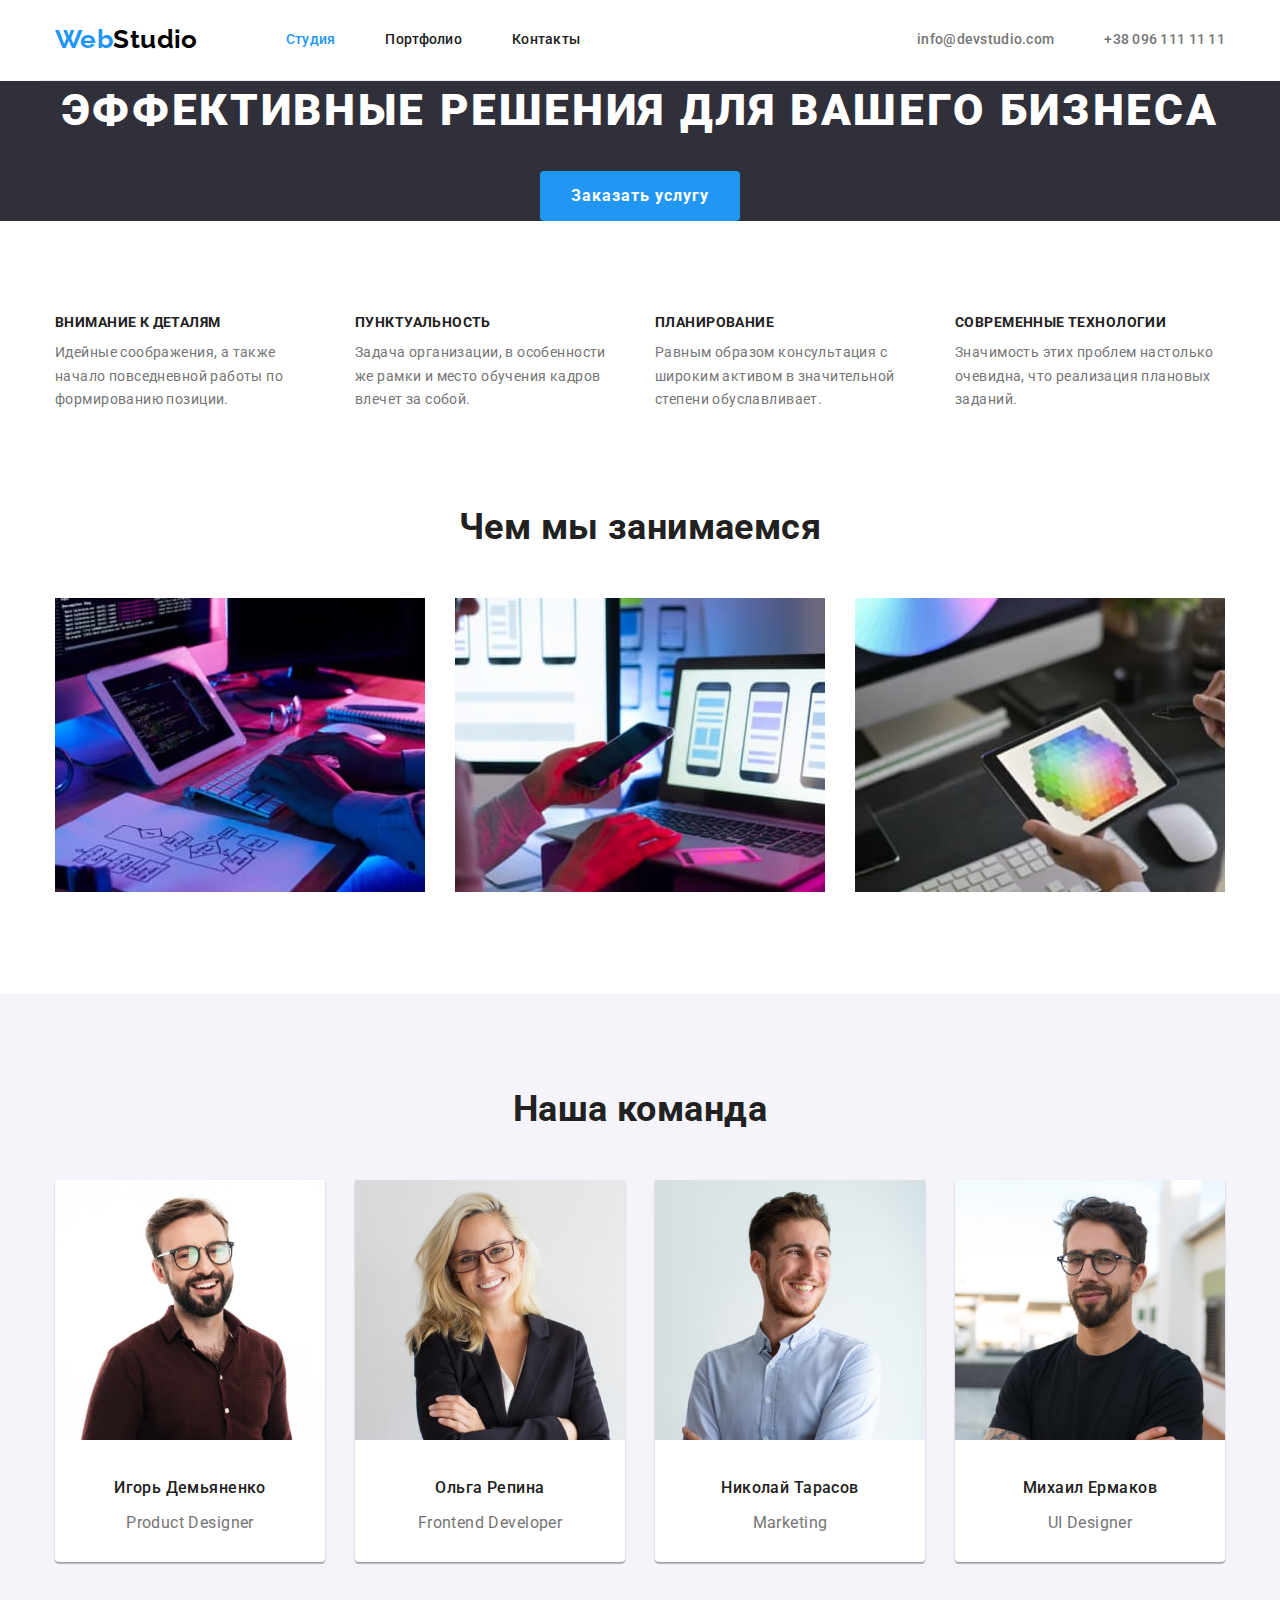
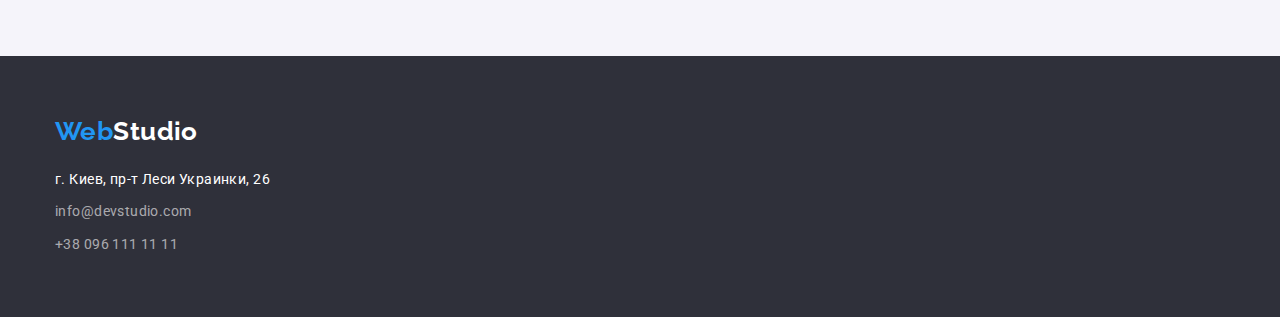
==== index.html @ fbd90533 "Flexbox" ====
<!DOCTYPE html>
<html lang="ru">

<head>
    <meta charset="UTF-8">
    <meta http-equiv="X-UA-Compatible" content="IE=edge">
    <meta name="viewport" content="width=device-width, initial-scale=1.0">
    <title>Document</title>
    <link
        href="https://fonts.googleapis.com/css2?family=Raleway:wght@700&family=Roboto:wght@400;500;700;900&display=swap"
        rel="stylesheet">
    <link rel="stylesheet"
        href="https://cdnjs.cloudflare.com/ajax/libs/modern-normalize/1.1.0/modern-normalize.min.css">
    <link rel="stylesheet" href="./css/styles.css">
</head>

<body>
    <!-- Шапка сайта -->
    <header class="page-header">

        <div class="container">
            <nav class="main-nav">
                <a href="./index.html" class="logo"><span class="accent">Web</span>Studio</a>
                <ul class="site-nav list ">
                    <li class="item"> <a href="./index.html" class="link current">Студия</a> </li>
                    <li class="item"><a href="./portfolio.html" class="link">Портфолио</a></li>
                    <li class="item"><a href="" class="link">Контакты</a></li>
                </ul>
            </nav>
        </div>
        <div class="container">
            <ul class="contacts list">
                <li class="item"><a href="mailto:info@devstudio.com" class="contact">info@devstudio.com</a></li>
                <li class="item"><a href="tel:+380961111111" class="contact">+38 096 111 11 11</a></li>
            </ul>
        </div>

    </header>


    <main>
        <!-- Герой -->
        <section class="hero">
            <h1 class="hero-title">Эффективные решения для вашего бизнеса</h1>
            <button type="button" class="button primary">Заказать услугу</button>
        </section>
        <!-- Особенности -->
        <section class="section">
            <div class="container">
                <h2 class="section-title visually-hidden">Особенности</h2>
                <ul class="features list">
                    <li class="item">
                        <h3 class="title">Внимание к деталям</h3>
                        <p>Идейные соображения, а также начало повседневной работы по формированию позиции.</p>
                    </li>
                    <li class="item">
                        <h3 class="title">Пунктуальность</h3>
                        <p>Задача организации, в особенности же рамки и место обучения кадров влечет за собой.</p>
                    </li>
                    <li class="item">
                        <h3 class="title">Планирование</h3>
                        <p>Равным образом консультация с широким активом в значительной степени обуславливает.</p>
                    </li>
                    <li class="item">
                        <h3 class="title">Современные технологии</h3>
                        <p>Значимость этих проблем настолько очевидна, что реализация плановых заданий.</p>
                    </li>
                </ul>
            </div>
        </section>
        <!-- Чем мы занимаемся -->
        <section class="section no-padding">
            <div class="container">
                <h2 class="section-title">Чем мы занимаемся</h2>
                <ul class="activity list ">
                    <li>
                        <img src="./image/computer.jpg" alt="Пишем сайты" width="370">
                    </li>
                    <li>
                        <img src="./image/phone.jpg" alt="Адаптируем" width="370">
                    </li>
                    <li>
                        <img src="./image/color.jpg " alt="Стилизируем" width="370">
                    </li>
                </ul>
            </div>
        </section>
        <!-- Наша команда -->
        <section class="section our-team">
            <div class="container">
                <h2 class="section-title">Наша команда</h2>
                <ul class="team list">
                    <li class="item">
                        <img src="./image/igor.jpg" alt="Игорь Демьяненко" width="270">
                        <h3 class="title">Игорь Демьяненко</h3>
                        <p class="text">Product Designer</p>
                    </li>
                    <li class="item">
                        <img src="./image/olga.jpg" alt="Ольга Репина" width="270">
                        <h3 class="title">Ольга Репина</h3>
                        <p class="text">Frontend Developer</p>
                    </li>
                    <li class="item">
                        <img src="./image/nikolay.jpg" alt="Николай Тарасов" width="270">
                        <h3 class="title">Николай Тарасов</h3>
                        <p class="text">Marketing</p>
                    </li>
                    <li class="item">
                        <img src="./image/mikhail.jpg" alt="Михаил Ермаков" width="270">
                        <h3 class="title">Михаил Ермаков</h3>
                        <p class="text">UI Designer</p>
                    </li>
                </ul>
            </div>
        </section>
    </main>
    <!-- Футер -->
    <footer class="footer">
        <div class="container">
            <a href="./index.html" class="logo logo-color"> <span class="accent">Web</span>Studio</a>
            <address>
                <ul class="information list">
                    <li><a href="https://goo.gl/maps/9Z7qe7YCzhTjA3D87" target="_blank"
                            rel="nofollow noopener noreferrer" class="address">г. Киев, пр-т Леси Украинки, 26</a></li>
                    <li><a href="mailto:info@devstudio.com" class="contact">info@devstudio.com</a></li>
                    <li><a href="tel:+380961111111" class="contact">+38 096 111 11 11</a></li>
                </ul>
            </address>
        </div>
    </footer>


</body>

</html>
---- css/styles.css ----
/* цвет втор #212121 */
/* цвет основ #757575 */
/* белій #FFFFFF */
/* акцент голубой #2196F3 */

/* вторичній цвет фона на команду #F5F4FA */


:root {
    --primary-text-color: #757575;
    --title-text-color: #212121;
    --accent-color: #2196F3;
    --black-color-logo: #000000;
    --white-color: #ffffff;
    --dark-bgc: #2F303A;
    --light-bgc: #F5F4FA;
    --btn-bdc: #188CE8;
}

/* INDEX-Студия*/
body {
    background-color: var(--white-color);
    color: var(--primary-text-color);
    font-family: Roboto, sans-serif;
    font-size: 14px;
    line-height: 1.7;
    letter-spacing: 0.03em;
}

/* Утиліти */
.list {
    list-style: none;
    padding: 0;
    margin: 0;
}

/* Page header */
.page-header {
    display: flex;
    align-items: center;

    margin-left: auto;
    margin-right: auto;
    width: 1200px;
    border-bottom:1px solid #ECECEC;
}

.container {
    margin-left: auto;
    margin-right: auto;
    width: 1200px;
    padding-right: 15px;
    padding-left: 15px;


}

/* Logo */
.logo {
    color: var(--black-color-logo);
    font-family: Raleway, sans-serif;
    font-weight: 700;
    font-size: 26px;
    line-height: 1.2;
    text-decoration: none;
    margin-right: 88px;
}

.accent {
    color: var(--accent-color);
}


/* Main nav */
.main-nav {
    display: flex;
    align-items: center;

}

/* Site nav */
.site-nav .link {
    color: var(--title-text-color);
    font-weight: 500;
    line-height: 1.14;
    letter-spacing: 0.02em;
    text-decoration: none;

}

.site-nav .link:hover,
.site-nav .link:focus {
    color: var(--accent-color);
}

.site-nav .link.current {
    color: var(--accent-color);
}

/* Site contacts */
.contacts {
    justify-content: flex-end;
}

.contacts .contact {
    color: var(--primary-text-color);
    font-weight: 500;
    line-height: 1.14;
    letter-spacing: 0.02em;
    text-decoration: none;
}

.contacts .contact:hover,
.contacts .contact:focus {
    color: var(--accent-color);
}


/* Site nav */
.site-nav {
    display: flex;

}

.site-nav .item:not(:last-child) {
    margin-right: 50px;

}

.site-nav .link {
    display: block;
    padding-top: 32px;
    padding-bottom: 32px;

    color: var(--title-text-color);


}

.site-nav .link:hover,
.site-nav .link:focus {
    color: var(--accent-color);
}

.site-nav .link.current {
    color: var(--accent-color);
}

/* Site contacts */
.contacts {
    display: flex;

}

.contacts .item:not(:last-child) {
    margin-right: 50px;

}

.contacts .contact {
    color: var(--primary-text-color);
}

.contact:hover,
.contact:focus {
    color: var(--accent-color);
}


/* Hero */
.hero {
    background-color: var(--dark-bgc);
    text-align: center;
}

.hero-title {
    margin-top: 0;
    margin-bottom: 30px;
    color: var(--white-color);
    font-weight: 900;
    font-size: 44px;
    line-height: 1.36;

    letter-spacing: 0.06em;
    text-transform: uppercase;

}

/* Hide the paragraph */
.visually-hidden {
    position: absolute;
    width: 1px;
    height: 1px;
    margin: -1px;
    border: 0;
    padding: 0;

    white-space: nowrap;
    clip-path: inset(100%);
    clip: rect(0 0 0 0);
    overflow: hidden;
}

/* Button */
.button {
    border-radius: 4px;
    padding: 0;
    border: none;
    background-color: var(--white-color);
    color: var(--title-text-color);
    font-family: inherit;
    font-weight: 700;
    font-size: 16px;
    line-height: 1.86;
    text-align: center;
    cursor: pointer;
    text-align: center;


}

.button.primary {
    min-width: 200px;
    min-height: 50px;
    background-color: var(--accent-color);
    color: var(--white-color);
    letter-spacing: 0.06em;

}

.button.primary:hover,
.button.primary:focus {
    background-color: var(--btn-bdc);
}


.button.secondary {
    display: inline-block;
    background-color: var(--light-bgc);
    color: var(--title-text-color);
    font-weight: 500;
    line-height: 1.6;
    letter-spacing: 0.03em;
    border-radius: 4px;
    padding: 6px 22px;


}

/* Section */

.section {
    padding-top: 94px;
    padding-bottom: 94px;
}

.section.no-padding {
    padding-top: 0;


}

.section-title {
    color: var(--title-text-color);
    font-weight: 700;
    font-size: 36px;
    line-height: 1.17;
    text-align: center;
    margin-top: 0px;
    margin-bottom: 50px;

}

/* Features */
.features {
    display: flex;
    justify-content: space-between;
}

.features .item {
    width: 270px;
}

.features .title {
    color: var(--title-text-color);
    font-size: 14px;
    font-weight: 700;
    line-height: 1.14;
    text-transform: uppercase;
    margin-top: 0;
    margin-bottom: 10px;
}

.features p {
    margin-top: 0;
    margin-bottom: 0;
}

/* Activity */
.activity {
    display: flex;
    justify-content: space-between;

}

/* Team */
.team {
    display: flex;
    text-align: center;

}

.team .item {
    background: var(--white-color);
    box-shadow: 0px 1px 3px rgba(0, 0, 0, 0.12), 0px 1px 1px rgba(0, 0, 0, 0.14), 0px 2px 1px rgba(0, 0, 0, 0.2);
    border-radius: 0px 0px 4px 4px;

}

.team .item:not(:last-child) {
    margin-right: 30px;
}

.our-team {
    background-color: var(--light-bgc);
}

.team .title {
    color: var(--title-text-color);
    font-weight: 500;
    font-size: 16px;
    line-height: 1.2;
    margin-top: 30px;
    margin-bottom: 10;

}

.team .text {
    font-size: 16px;
    line-height: 1.2;
    margin-top: 0;
    margin-bottom: 30px;

}

/* Footer */

address {
    font-style: normal;
}

.footer {
    background-color: var(--dark-bgc);
    color: var(--white-color);
    padding-top: 60px;
    padding-bottom: 60px;

}

.logo-color {
    color: var(--white-color);
    display: inline-block;
    padding-bottom: 20px;
}


.information .address {
    color: var(--white-color);
    text-decoration: none;
}

.information li:not(:last-child) {
    padding-bottom: 9px;
}

.information .address:hover,
.information .address:focus {
    color: var(--accent-color);
}

.contact {
    color: rgba(255, 255, 255, 0.6);
    text-decoration: none;
}


/* Portfolio - Портфолио */
.filter {
    display: flex;
    justify-content: center;
}

.filter .item {
    margin-left: 8px;
    margin-bottom: 50px;

}

.filter .button:hover,
.filter .button:focus {
    background-color: var(--accent-color);
    color: var(--white-color);

}

.gallery {
    display: flex;
    flex-wrap: wrap;


}

.gallery-element {
    width: calc((100% - 60px) / 3);
    margin-right: 30px;
    margin-bottom: 30px;


}

.gallery-element:nth-child(3n) {
    margin-right: 0;

}

.gallery-element:nth-last-child(-n + 3) {
    margin-bottom: 0;
}


.gallery .title {
    color: var(--title-text-color);
    font-weight: 700;
    font-size: 18px;
    line-height: 2;
    letter-spacing: 0.06em;
    margin-top: 0;
    margin-bottom: 4px;
}

.gallery .text {
    font-size: 16px;
    line-height: 1.88;
    margin-top: 0;
    margin-bottom: 20;
}
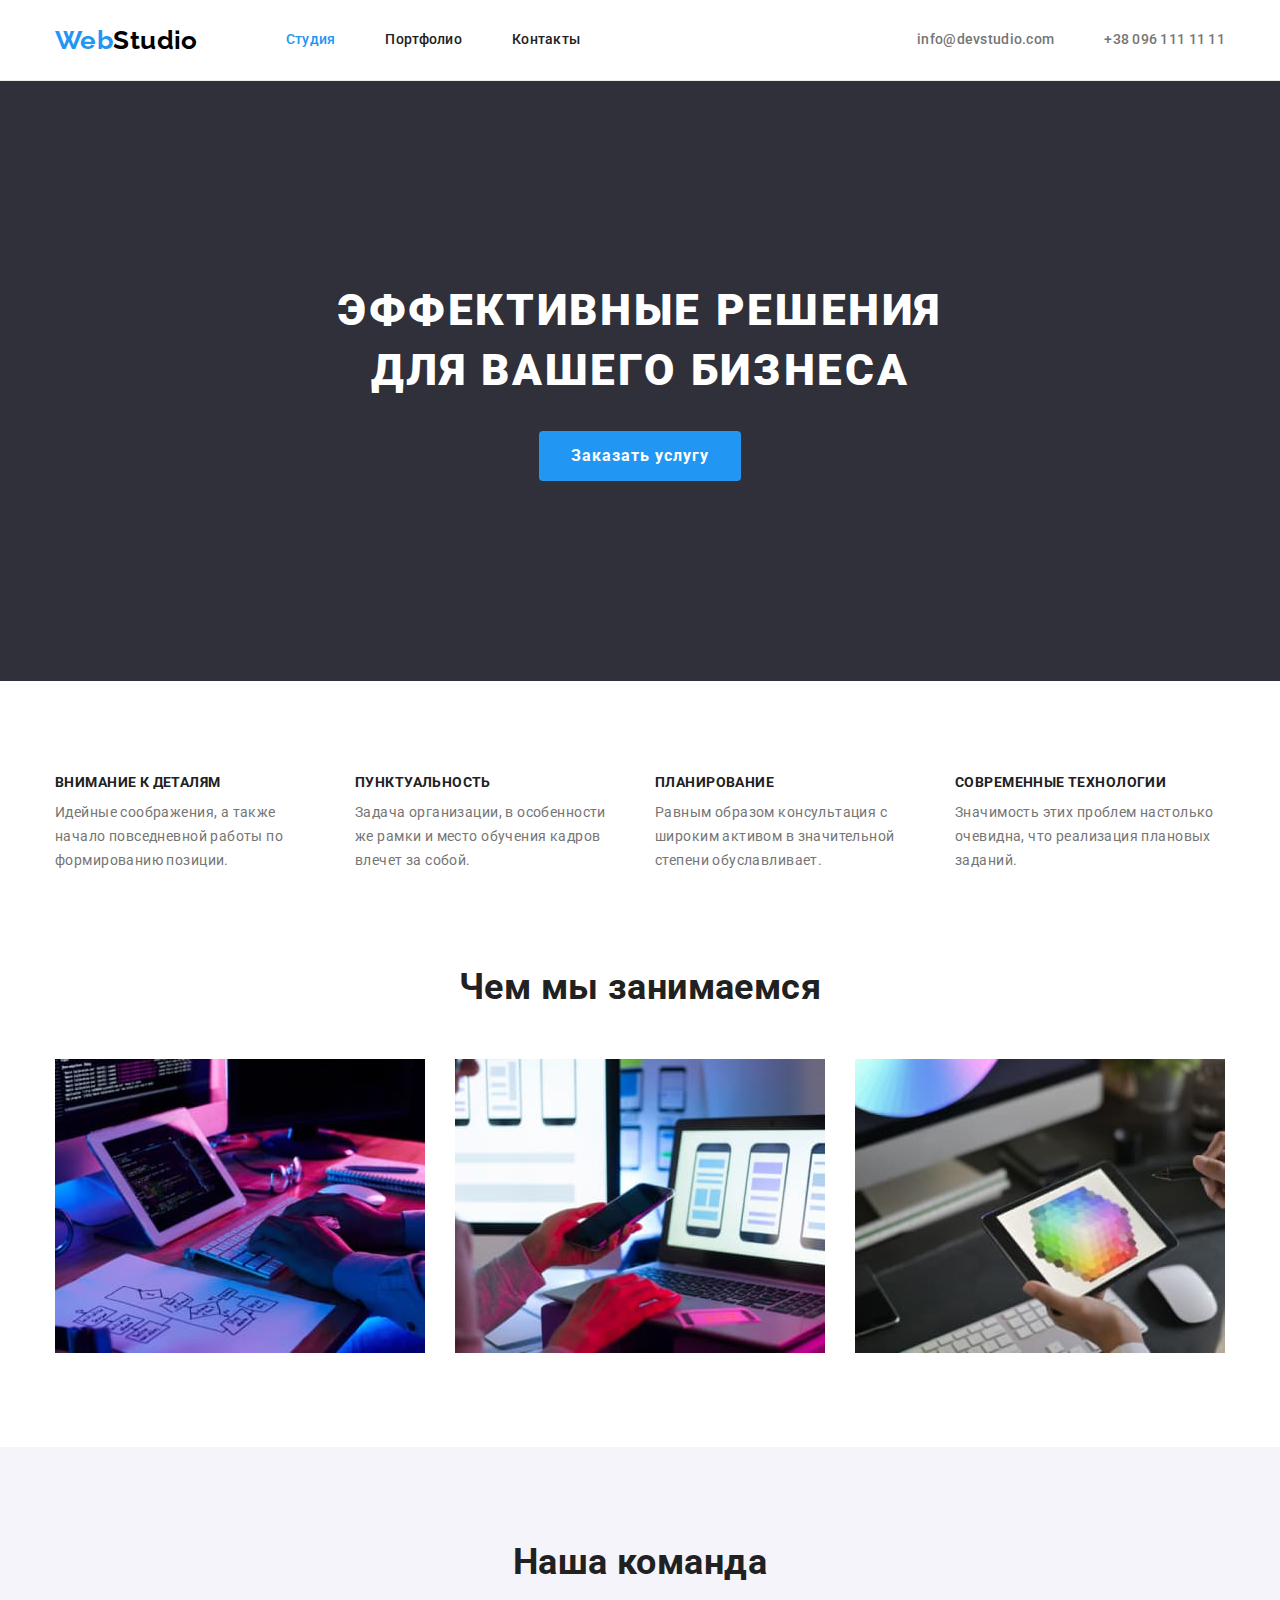
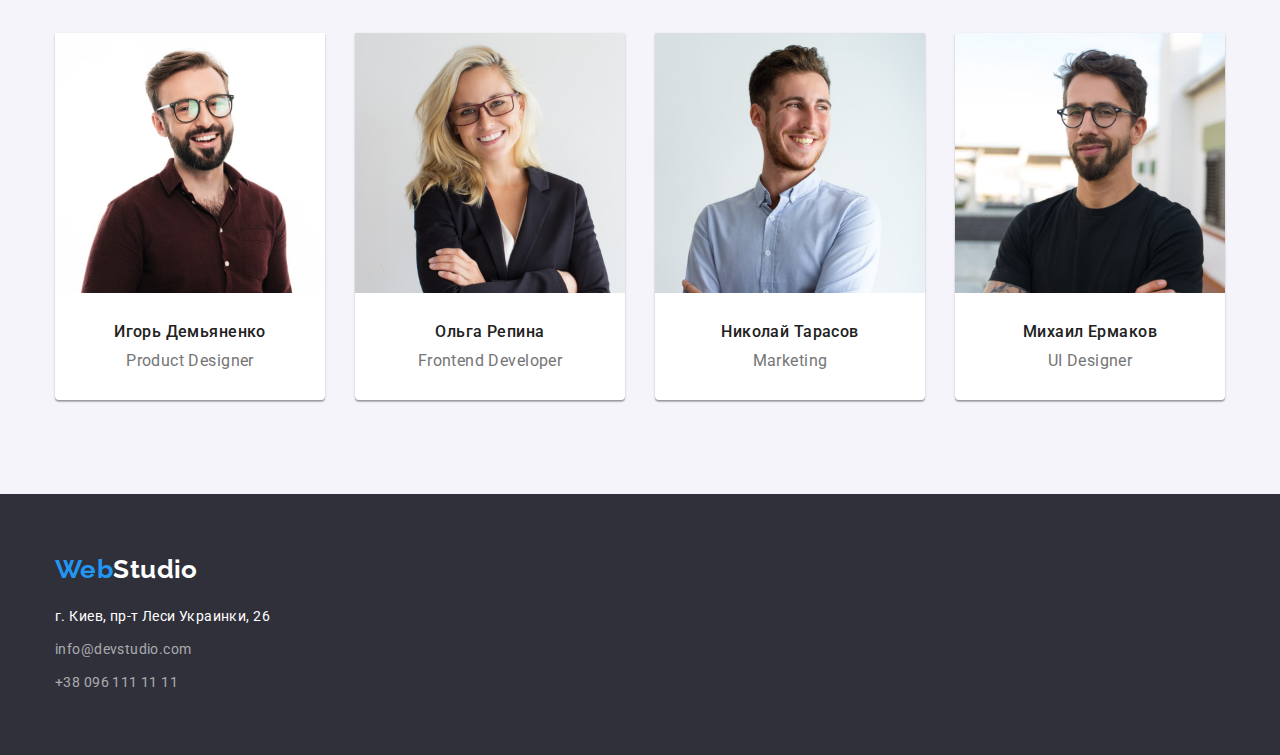
==== commit f53e1263: "Робота над помилками" ====
--- a/index.html
+++ b/index.html
@@ -18,22 +18,23 @@
     <!-- Шапка сайта -->
     <header class="page-header">
 
-        <div class="container">
+        <div class="container flex-header">
             <nav class="main-nav">
-                <a href="./index.html" class="logo"><span class="accent">Web</span>Studio</a>
+                <a href="./index.html" class="logo link"><span class="accent">Web</span>Studio</a>
                 <ul class="site-nav list ">
                     <li class="item"> <a href="./index.html" class="link current">Студия</a> </li>
                     <li class="item"><a href="./portfolio.html" class="link">Портфолио</a></li>
                     <li class="item"><a href="" class="link">Контакты</a></li>
                 </ul>
             </nav>
-        </div>
-        <div class="container">
+            
+            
             <ul class="contacts list">
                 <li class="item"><a href="mailto:info@devstudio.com" class="contact">info@devstudio.com</a></li>
                 <li class="item"><a href="tel:+380961111111" class="contact">+38 096 111 11 11</a></li>
             </ul>
         </div>
+         
 
     </header>
 
@@ -73,13 +74,13 @@
             <div class="container">
                 <h2 class="section-title">Чем мы занимаемся</h2>
                 <ul class="activity list ">
-                    <li>
+                    <li class="item">
                         <img src="./image/computer.jpg" alt="Пишем сайты" width="370">
                     </li>
-                    <li>
+                    <li class="item">
                         <img src="./image/phone.jpg" alt="Адаптируем" width="370">
                     </li>
-                    <li>
+                    <li class="item">
                         <img src="./image/color.jpg " alt="Стилизируем" width="370">
                     </li>
                 </ul>
@@ -92,23 +93,33 @@
                 <ul class="team list">
                     <li class="item">
                         <img src="./image/igor.jpg" alt="Игорь Демьяненко" width="270">
-                        <h3 class="title">Игорь Демьяненко</h3>
-                        <p class="text">Product Designer</p>
+                            <div class="card-content">
+                                <h3 class="title">Игорь Демьяненко</h3>
+                                <p class="text">Product Designer</p>
+                            </div>
                     </li>
                     <li class="item">
                         <img src="./image/olga.jpg" alt="Ольга Репина" width="270">
-                        <h3 class="title">Ольга Репина</h3>
-                        <p class="text">Frontend Developer</p>
+                            <div class="card-content">
+                                <h3 class="title">Ольга Репина</h3>
+                                <p class="text">Frontend Developer</p>
+                            </div>
                     </li>
                     <li class="item">
                         <img src="./image/nikolay.jpg" alt="Николай Тарасов" width="270">
-                        <h3 class="title">Николай Тарасов</h3>
-                        <p class="text">Marketing</p>
+                            <div class="card-content">
+                                <h3 class="title">Николай Тарасов</h3>
+                                <p class="text">Marketing</p>
+                            </div>
+                        
                     </li>
                     <li class="item">
                         <img src="./image/mikhail.jpg" alt="Михаил Ермаков" width="270">
-                        <h3 class="title">Михаил Ермаков</h3>
-                        <p class="text">UI Designer</p>
+                            <div class="card-content">
+                                <h3 class="title">Михаил Ермаков</h3>
+                                <p class="text">UI Designer</p>
+                            </div>
+                        
                     </li>
                 </ul>
             </div>
@@ -117,13 +128,13 @@
     <!-- Футер -->
     <footer class="footer">
         <div class="container">
-            <a href="./index.html" class="logo logo-color"> <span class="accent">Web</span>Studio</a>
+            <a href="./index.html" class="logo-footer link"> <span class="accent">Web</span>Studio</a>
             <address>
                 <ul class="information list">
                     <li><a href="https://goo.gl/maps/9Z7qe7YCzhTjA3D87" target="_blank"
-                            rel="nofollow noopener noreferrer" class="address">г. Киев, пр-т Леси Украинки, 26</a></li>
-                    <li><a href="mailto:info@devstudio.com" class="contact">info@devstudio.com</a></li>
-                    <li><a href="tel:+380961111111" class="contact">+38 096 111 11 11</a></li>
+                            rel="nofollow noopener noreferrer" class="address link">г. Киев, пр-т Леси Украинки, 26</a></li>
+                    <li><a href="mailto:info@devstudio.com" class="contact link">info@devstudio.com</a></li>
+                    <li><a href="tel:+380961111111" class="contact link">+38 096 111 11 11</a></li>
                 </ul>
             </address>
         </div>
--- a/css/styles.css
+++ b/css/styles.css
@@ -15,54 +15,94 @@
     --dark-bgc: #2F303A;
     --light-bgc: #F5F4FA;
     --btn-bdc: #188CE8;
+    --fz-h1: 44px;
+    --fw-header-500: 500;
+    --fw-title-700: 700;
+    --border-color:#ECECEC;
+    --card-gap: 30px;
+    --main-font: Roboto, sans-serif;
+    --logo-font: Raleway, sans-serif;
+    
+
 }
 
 /* INDEX-Студия*/
 body {
     background-color: var(--white-color);
     color: var(--primary-text-color);
-    font-family: Roboto, sans-serif;
+    font-family: var(--main-font);
     font-size: 14px;
-    line-height: 1.7;
+    line-height: 1.71;
     letter-spacing: 0.03em;
 }
 
 /* Утиліти */
+
+h1,
+h2,
+h3,
+h4,
+h5,
+h6,
+p{
+    margin: 0;
+}
+
+img{
+    display: block;
+    max-width: 100%;
+    height: auto;
+}
+
+address {
+    font-style: normal;
+}
+
 .list {
     list-style: none;
     padding: 0;
     margin: 0;
 }
 
+.section {
+    padding-top: 94px;
+    padding-bottom: 94px;
+}
+
+.link{
+    text-decoration: none;
+    
+}
+
 /* Page header */
-.page-header {
-    display: flex;
-    align-items: center;
-
-    margin-left: auto;
-    margin-right: auto;
-    width: 1200px;
-    border-bottom:1px solid #ECECEC;
-}
+  .page-header{
+    border-bottom: 1px solid var(--border-color);
+
+  }
 
 .container {
+    
     margin-left: auto;
     margin-right: auto;
     width: 1200px;
     padding-right: 15px;
     padding-left: 15px;
 
-
+}
+
+.flex-header{
+    display: flex;
+   
+    
 }
 
 /* Logo */
 .logo {
     color: var(--black-color-logo);
-    font-family: Raleway, sans-serif;
-    font-weight: 700;
+    font-family: var(--logo-font);
+    font-weight: var(--fw-title-700);
     font-size: 26px;
-    line-height: 1.2;
-    text-decoration: none;
+    line-height: 1.19;
     margin-right: 88px;
 }
 
@@ -81,11 +121,10 @@
 /* Site nav */
 .site-nav .link {
     color: var(--title-text-color);
-    font-weight: 500;
+    font-weight: var(--fw-header-500);
     line-height: 1.14;
     letter-spacing: 0.02em;
-    text-decoration: none;
-
+   
 }
 
 .site-nav .link:hover,
@@ -99,12 +138,13 @@
 
 /* Site contacts */
 .contacts {
-    justify-content: flex-end;
+    margin-left: auto;
+    align-items: center;
 }
 
 .contacts .contact {
     color: var(--primary-text-color);
-    font-weight: 500;
+    font-weight: var(--fw-header-500);
     line-height: 1.14;
     letter-spacing: 0.02em;
     text-decoration: none;
@@ -149,7 +189,6 @@
 /* Site contacts */
 .contacts {
     display: flex;
-
 }
 
 .contacts .item:not(:last-child) {
@@ -169,18 +208,25 @@
 
 /* Hero */
 .hero {
+    padding-top: 200px;
+    padding-bottom: 200px;
+
     background-color: var(--dark-bgc);
     text-align: center;
+    
 }
 
 .hero-title {
-    margin-top: 0;
-    margin-bottom: 30px;
-    color: var(--white-color);
+    width: 696px;
+    margin-left: auto;
+    margin-right: auto;
+    margin-bottom: var(--card-gap);
+
+    color: var(--white-color);
+
     font-weight: 900;
-    font-size: 44px;
+    font-size: var(--fz-h1);
     line-height: 1.36;
-
     letter-spacing: 0.06em;
     text-transform: uppercase;
 
@@ -204,27 +250,26 @@
 /* Button */
 .button {
     border-radius: 4px;
-    padding: 0;
     border: none;
     background-color: var(--white-color);
     color: var(--title-text-color);
     font-family: inherit;
-    font-weight: 700;
+    font-weight: var(--fw-title-700);
     font-size: 16px;
-    line-height: 1.86;
+    line-height: 1.88;
     text-align: center;
     cursor: pointer;
-    text-align: center;
-
-
+    
 }
 
 .button.primary {
     min-width: 200px;
-    min-height: 50px;
+    padding: 10px 32px;
+
     background-color: var(--accent-color);
     color: var(--white-color);
     letter-spacing: 0.06em;
+    
 
 }
 
@@ -238,8 +283,8 @@
     display: inline-block;
     background-color: var(--light-bgc);
     color: var(--title-text-color);
-    font-weight: 500;
-    line-height: 1.6;
+    font-weight: var(--fw-header-500);
+    line-height: 1.62;
     letter-spacing: 0.03em;
     border-radius: 4px;
     padding: 6px 22px;
@@ -249,10 +294,7 @@
 
 /* Section */
 
-.section {
-    padding-top: 94px;
-    padding-bottom: 94px;
-}
+
 
 .section.no-padding {
     padding-top: 0;
@@ -262,11 +304,10 @@
 
 .section-title {
     color: var(--title-text-color);
-    font-weight: 700;
+    font-weight: var(--fw-title-700);
     font-size: 36px;
     line-height: 1.17;
     text-align: center;
-    margin-top: 0px;
     margin-bottom: 50px;
 
 }
@@ -274,33 +315,34 @@
 /* Features */
 .features {
     display: flex;
-    justify-content: space-between;
+    
 }
 
 .features .item {
     width: 270px;
 }
+.features .item:not(:last-child) {
+    margin-right: var(--card-gap);
+}
 
 .features .title {
     color: var(--title-text-color);
     font-size: 14px;
-    font-weight: 700;
+    font-weight: var(--fw-title-700);
     line-height: 1.14;
     text-transform: uppercase;
-    margin-top: 0;
     margin-bottom: 10px;
 }
 
-.features p {
-    margin-top: 0;
-    margin-bottom: 0;
-}
+
 
 /* Activity */
 .activity {
     display: flex;
-    justify-content: space-between;
-
+
+}
+.activity .item:not(:last-child){
+    margin-right: var(--card-gap);
 }
 
 /* Team */
@@ -317,8 +359,13 @@
 
 }
 
+.item .card-content{
+    padding-top: var(--card-gap);
+    padding-bottom: var(--card-gap);
+}
+
 .team .item:not(:last-child) {
-    margin-right: 30px;
+    margin-right: var(--card-gap);
 }
 
 .our-team {
@@ -327,27 +374,23 @@
 
 .team .title {
     color: var(--title-text-color);
-    font-weight: 500;
+    font-weight: var(--fw-header-500);
     font-size: 16px;
-    line-height: 1.2;
-    margin-top: 30px;
-    margin-bottom: 10;
+    line-height: 1.16;
+    margin-bottom: 10px;
 
 }
 
 .team .text {
     font-size: 16px;
-    line-height: 1.2;
-    margin-top: 0;
-    margin-bottom: 30px;
+    line-height: 1.19;
+    
 
 }
 
 /* Footer */
 
-address {
-    font-style: normal;
-}
+
 
 .footer {
     background-color: var(--dark-bgc);
@@ -357,11 +400,17 @@
 
 }
 
-.logo-color {
+.logo-footer {
     color: var(--white-color);
     display: inline-block;
-    padding-bottom: 20px;
-}
+    font-size: 26px;
+    line-height: 1.19;
+    font-family: var(--logo-font);
+    font-weight: var(--fw-title-700);
+    margin-bottom: 20px;
+}
+    
+        
 
 
 .information .address {
@@ -370,7 +419,7 @@
 }
 
 .information li:not(:last-child) {
-    padding-bottom: 9px;
+   margin-bottom: 9px;
 }
 
 .information .address:hover,
@@ -380,7 +429,6 @@
 
 .contact {
     color: rgba(255, 255, 255, 0.6);
-    text-decoration: none;
 }
 
 
@@ -388,13 +436,13 @@
 .filter {
     display: flex;
     justify-content: center;
-}
-
-.filter .item {
-    margin-left: 8px;
     margin-bottom: 50px;
-
-}
+}
+
+.filter .item:not(:last-child){
+    margin-right: 8px;
+ }
+
 
 .filter .button:hover,
 .filter .button:focus {
@@ -404,43 +452,40 @@
 }
 
 .gallery {
+    
     display: flex;
     flex-wrap: wrap;
 
-
-}
-
-.gallery-element {
-    width: calc((100% - 60px) / 3);
-    margin-right: 30px;
-    margin-bottom: 30px;
-
-
-}
-
-.gallery-element:nth-child(3n) {
-    margin-right: 0;
-
-}
-
-.gallery-element:nth-last-child(-n + 3) {
-    margin-bottom: 0;
-}
-
+    margin-top: calc(-1 * var(--card-gap));
+    margin-left: calc(-1 * var(--card-gap));
+    
+}
+
+.gallery > .gallery-element {
+
+    flex-basis: calc(100%  / 3 - var(--card-gap));
+   
+    margin-left: var(--card-gap);
+    margin-top: var(--card-gap);
+
+}
+
+.gallery-element .card-content{
+    padding: 20px 24px;
+}
 
 .gallery .title {
-    color: var(--title-text-color);
-    font-weight: 700;
+    margin-bottom: 4px;
+    color: var(--title-text-color);
+    font-weight:var(--fw-title-700);
     font-size: 18px;
     line-height: 2;
     letter-spacing: 0.06em;
-    margin-top: 0;
-    margin-bottom: 4px;
+    
 }
 
 .gallery .text {
     font-size: 16px;
     line-height: 1.88;
-    margin-top: 0;
-    margin-bottom: 20;
+    
 }